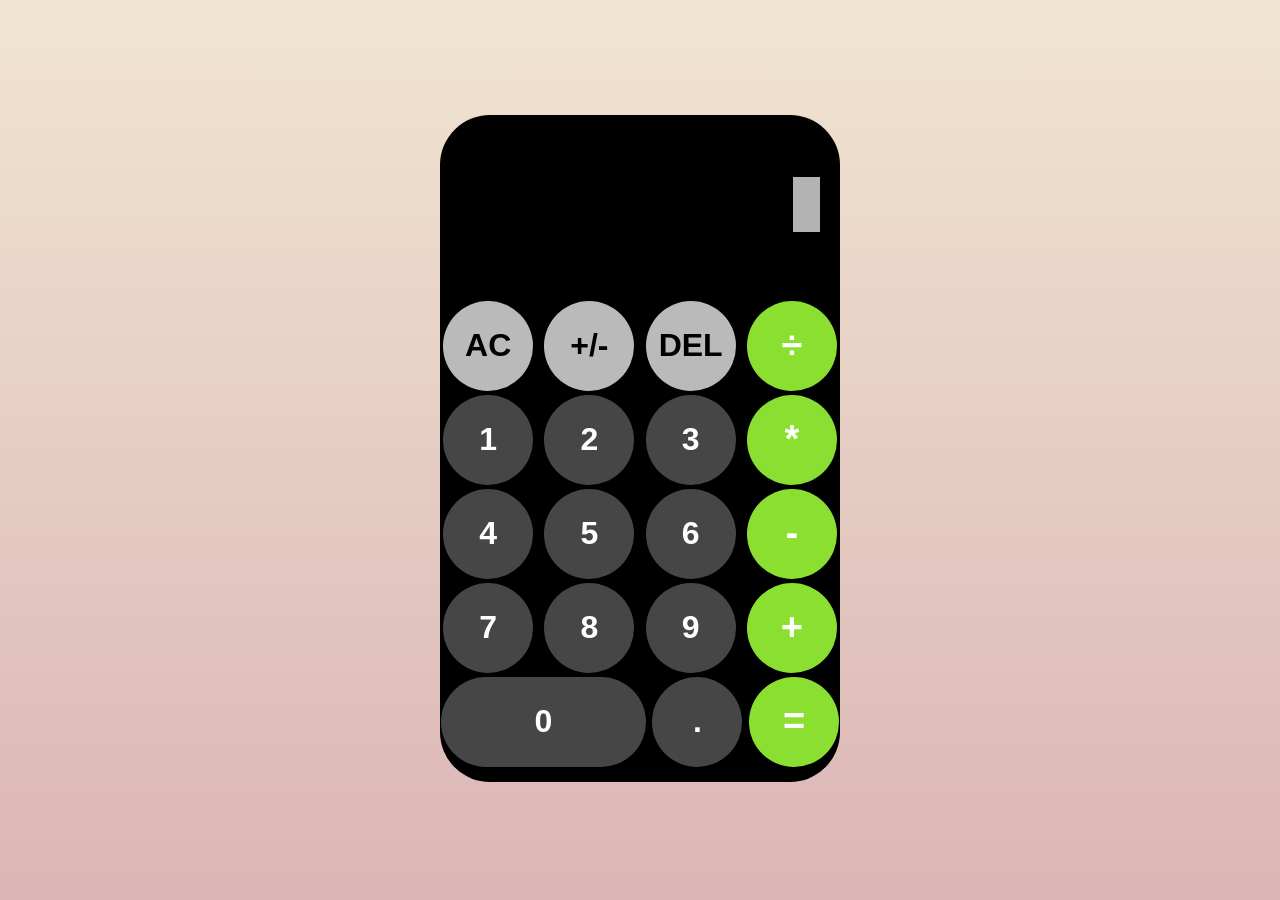
==== [4기]백민기/index.html @ 451f1938 "레이아웃 구성" ====
<!DOCTYPE html>
<html lang="ko">
  <head>
    <meta charset="UTF-8" />
    <meta name="viewport" content="width=device-width, initial-scale=1.0" />
    <title>가계부</title>
    <link rel="stylesheet" href="./style.css" />
  </head>
  <body>
    <div class="container">
      <div class="wrapper">
        <div class="cal">
          <div class="cal-header">
            <div data-previous-preview class="cal-previous-preview">2</div>
            <div data-current-preview class="cal-current-preview"></div>
          </div>
          <div class="cal-body">
            <div class="cal-space">
              <button data-btn-reset>AC</button>
              <button data-btn-negative>+/-</button>
              <button data-btn-delete>DEL</button>
              <button data-btn-divide data-btn-operation class="operation">
                ÷
              </button>
            </div>
            <div class="cal-space">
              <button data-btn-number class="number">1</button>
              <button data-btn-number class="number">2</button>
              <button data-btn-number class="number">3</button>
              <button data-btn-multiply data-btn-operation class="operation">
                *
              </button>
            </div>
            <div class="cal-space">
              <button data-btn-number class="number">4</button>
              <button data-btn-number class="number">5</button>
              <button data-btn-number class="number">6</button>
              <button data-btn-minus data-btn-operation class="operation">
                -
              </button>
            </div>
            <div class="cal-space">
              <button data-btn-number class="number">7</button>
              <button data-btn-number class="number">8</button>
              <button data-btn-number class="number">9</button>
              <button data-btn-plus data-btn-operation class="operation">
                +
              </button>
            </div>
            <div class="cal-space" style="padding-bottom: 15px">
              <button data-btn-number class="space-2 number">0</button>
              <button data-btn-number class="number">.</button>
              <button data-btn-equal data-btn-operation class="operation">
                =
              </button>
            </div>
          </div>
        </div>
      </div>
    </div>
  </body>
</html>
---- [4기]백민기/style.css ----
html {
  background: linear-gradient(#f1e5d1, #dbb5b5);
}
html,
body {
  padding: 0;
  margin: 0;
  width: 100%;
  height: 100%;
}

* {
  font-family: "Roboto", sans-serif;
}

.container {
  display: flex;
  flex-flow: column;
  align-items: center;
  justify-content: center;
  width: 100%;
  height: 100%;
}

.wrapper {
  width: 100%;
  max-width: 400px;
  margin: 0 auto;
}

.cal {
}

.cal .cal-header {
  display: flex;
  flex-flow: column;
  justify-content: center;
  align-items: flex-end;
  padding: 20px;
  height: 150px;
  word-break: break-all;
}

.cal-header {
  text-align: right;
  background-color: black;
  color: white;
  border-top-left-radius: 50px;
  border-top-right-radius: 50px;
}

.cal-header > div {
  background-color: white;
}

.cal-body {
  margin-top: -4px;
  background-color: black;
  border-bottom-left-radius: 50px;
  border-bottom-right-radius: 50px;
}

.cal-header .cal-previous-preview {
  opacity: 0.7;
  font-size: 48px;
  margin-bottom: 10px;
}

.cal-header .cal-current-preview {
  font-size: 48px;
}

.cal .cal-body .cal-space {
  width: 100%;
  display: flex;
}

.cal-space {
  display: flex;

  flex: 1;
  flex-shrink: 0;
  gap: 5px;
  margin-bottom: 4px;
}

.cal-space > button {
  display: flex;
  padding: 45px;
  width: 60px;
  border: none;
  border-radius: 100px;
  height: 60px;
  align-items: center;
  justify-content: center;
  cursor: pointer;
  background-color: rgba(255, 255, 255, 0.729);
  margin: 0 auto;
  font-size: 32px;
  font-weight: bold;
}

.cal-space > button.number {
  background-color: rgb(70, 70, 70); /* 원하는 색상으로 변경 */
  color: white;
}
.cal-space > button.operation {
  background-color: rgb(139, 223, 49);
  color: white;
  font-size: 38px;
}

.cal-space .space-2 {
  width: 205px; /* space-2 버튼의 너비를 125px로 설정 */
}

@media (min-width: 601px) {
  .cal-space > button:hover {
    background-color: rgb(227, 227, 227);
  }
}

@media (max-width: 600px) {
  .wrapper {
    width: 100%;
    height: 100%;
    max-width: 100%;
  }

  .cal-space > button {
    display: flex;
    padding: 65px;
    width: 60px;
    border: none;
    border-radius: 100px;
    height: 60px;
    align-items: center;
    justify-content: center;
    cursor: pointer;
    background-color: rgb(250 241 255);
    margin: 0 auto;
    font-size: 32px;
    font-weight: bold;
  }
  .cal-space .space-2 {
    width: 275px; /* space-2 버튼의 너비를 125px로 설정 */
  }
}
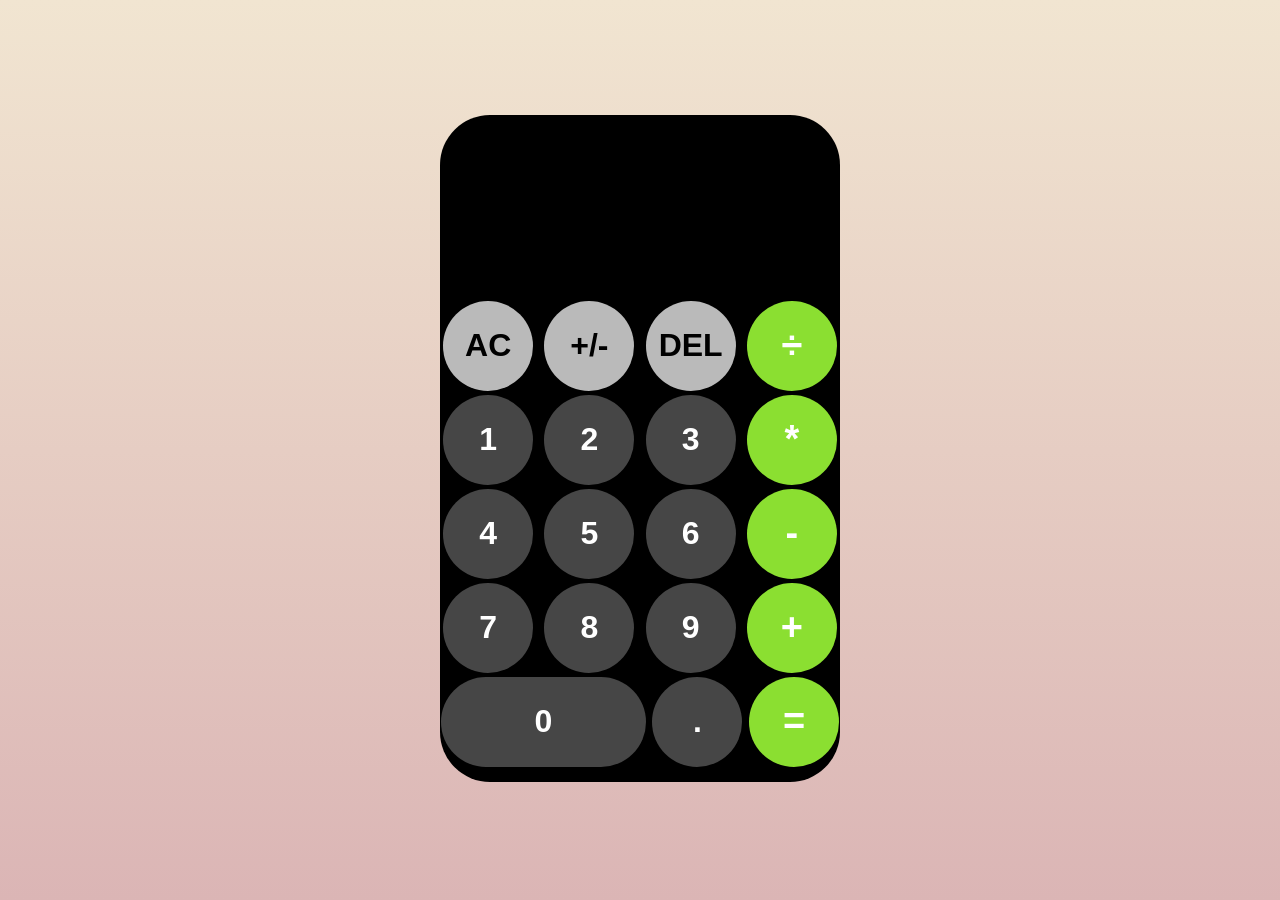
==== commit 8cf9c0f2: "기본 dom 제어" ====
--- a/[4기]백민기/index.html
+++ b/[4기]백민기/index.html
@@ -11,7 +11,7 @@
       <div class="wrapper">
         <div class="cal">
           <div class="cal-header">
-            <div data-previous-preview class="cal-previous-preview">2</div>
+            <div data-previous-preview class="cal-previous-preview"></div>
             <div data-current-preview class="cal-current-preview"></div>
           </div>
           <div class="cal-body">
@@ -58,5 +58,7 @@
         </div>
       </div>
     </div>
+
+    <script src="main.js"></script>
   </body>
 </html>
